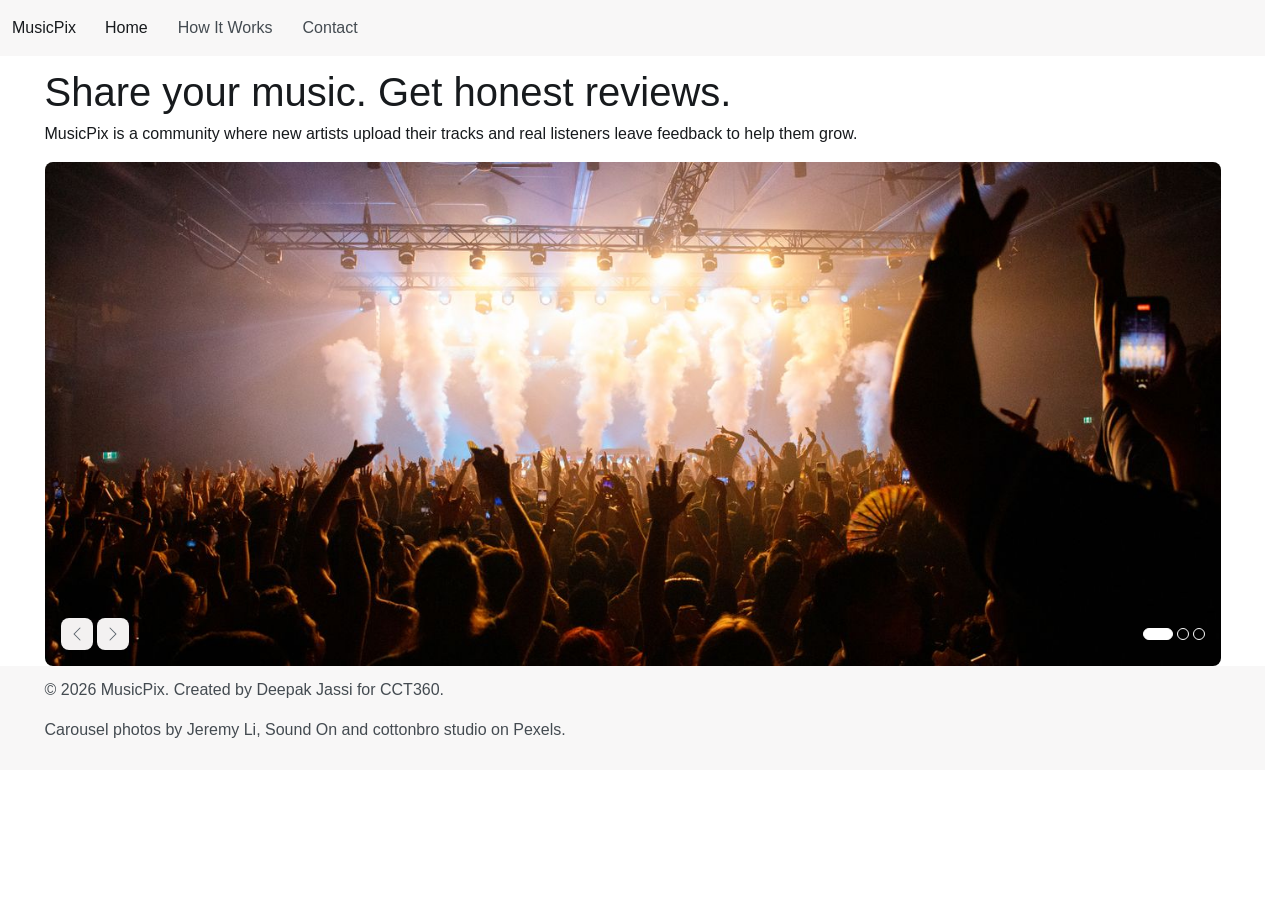
==== index.html @ 552dd92a "Version 1.0" ====
<!DOCTYPE html>
<html lang="en">
<head>
  <meta charset="UTF-8">
  <meta name="viewport" content="width=device-width, initial-scale=1.0">
  <title>MusicPix | Share Your Music and Get Real Reviews</title>
  <link rel="stylesheet" href="css/bootstrap.min.css">
  <link rel="stylesheet" href="css/style.css">
  <script type="module" src="js/bootstrap.bundle.min.js"></script>
</head>
<body>
  <nav class="navbar md:navbar-expand bg-1 fg-2">
    <div class="container-fluid">
      <a class="navbar-brand" href="index.html">MusicPix</a>
      <button class="btn-icon navbar-toggler" type="button" data-bs-toggle="drawer" data-bs-target="#navbarNavMenu" aria-controls="navbarNavMenu" aria-expanded="false" aria-label="Toggle navigation">
        <span class="navbar-toggler-icon" aria-hidden="true"></span>
      </button>
      <dialog class="drawer drawer-end" tabindex="-1" id="navbarNavMenu" aria-labelledby="navbarNavMenuLabel">
        <div class="drawer-header">
          <span class="drawer-title" id="navbarNavMenuLabel">Menu</span>
          <button type="button" class="btn-close" data-bs-dismiss="drawer" aria-label="Close"></button>
        </div>
        <div class="drawer-body">
          <ul class="navbar-nav">
            <li class="nav-item">
              <a class="nav-link active" aria-current="page" href="index.html">Home</a>
            </li>
            <li class="nav-item">
              <a class="nav-link" href="#">How It Works</a>
            </li>
            <li class="nav-item">
              <a class="nav-link" href="contact.html">Contact</a>
            </li>
          </ul>
        </div>
      </dialog>
    </div>
  </nav>

  <main>
    <div class="container mt-4">
      <h1>Share your music. Get honest reviews.</h1>
      <p>MusicPix is a community where new artists upload their tracks and real listeners leave feedback to help them grow.</p>
    </div>

    <div class="container mt-3">
      <div id="soundCarousel" class="carousel carousel-overlay slide">
        <div class="carousel-inner rounded-5">
          <div class="carousel-item active">
            <img src="images/lab6-banner1.jpg" class="d-block w-100" alt="Crowd cheering at a live concert under bright stage lights">
          </div>
          <div class="carousel-item">
            <img src="images/lab6-banner2.jpg" class="d-block w-100" alt="Smiling woman wearing white wireless headphones while listening to music">
          </div>
          <div class="carousel-item">
            <img src="images/lab6-banner3.jpg" class="d-block w-100" alt="Female singer recording vocals into a studio microphone">
          </div>
        </div>
        <div class="carousel-overlay-controls">
          <div>
            <button class="btn-icon btn-sm btn-subtle theme-secondary" type="button" data-bs-target="#soundCarousel" data-bs-slide="prev">
              <span class="carousel-icon-prev" aria-hidden="true"></span>
              <span class="visually-hidden">Previous</span>
            </button>
            <button class="btn-icon btn-sm btn-subtle theme-secondary" type="button" data-bs-target="#soundCarousel" data-bs-slide="next">
              <span class="carousel-icon-next" aria-hidden="true"></span>
              <span class="visually-hidden">Next</span>
            </button>
          </div>
          <div class="carousel-indicators">
            <button type="button" data-bs-target="#soundCarousel" data-bs-slide-to="0" class="active" aria-current="true" aria-label="Slide 1"></button>
            <button type="button" data-bs-target="#soundCarousel" data-bs-slide-to="1" aria-label="Slide 2"></button>
            <button type="button" data-bs-target="#soundCarousel" data-bs-slide-to="2" aria-label="Slide 3"></button>
          </div>
        </div>
      </div>
    </div>

  </main>

  <footer class="bg-1 fg-2 py-4">
    <div class="container">
      <p>&copy; 2026 MusicPix. Created by Deepak Jassi for CCT360.</p>
      <p>Carousel photos by Jeremy Li, Sound On and cottonbro studio on Pexels.</p>
    </div>
  </footer>
</body>
</html>
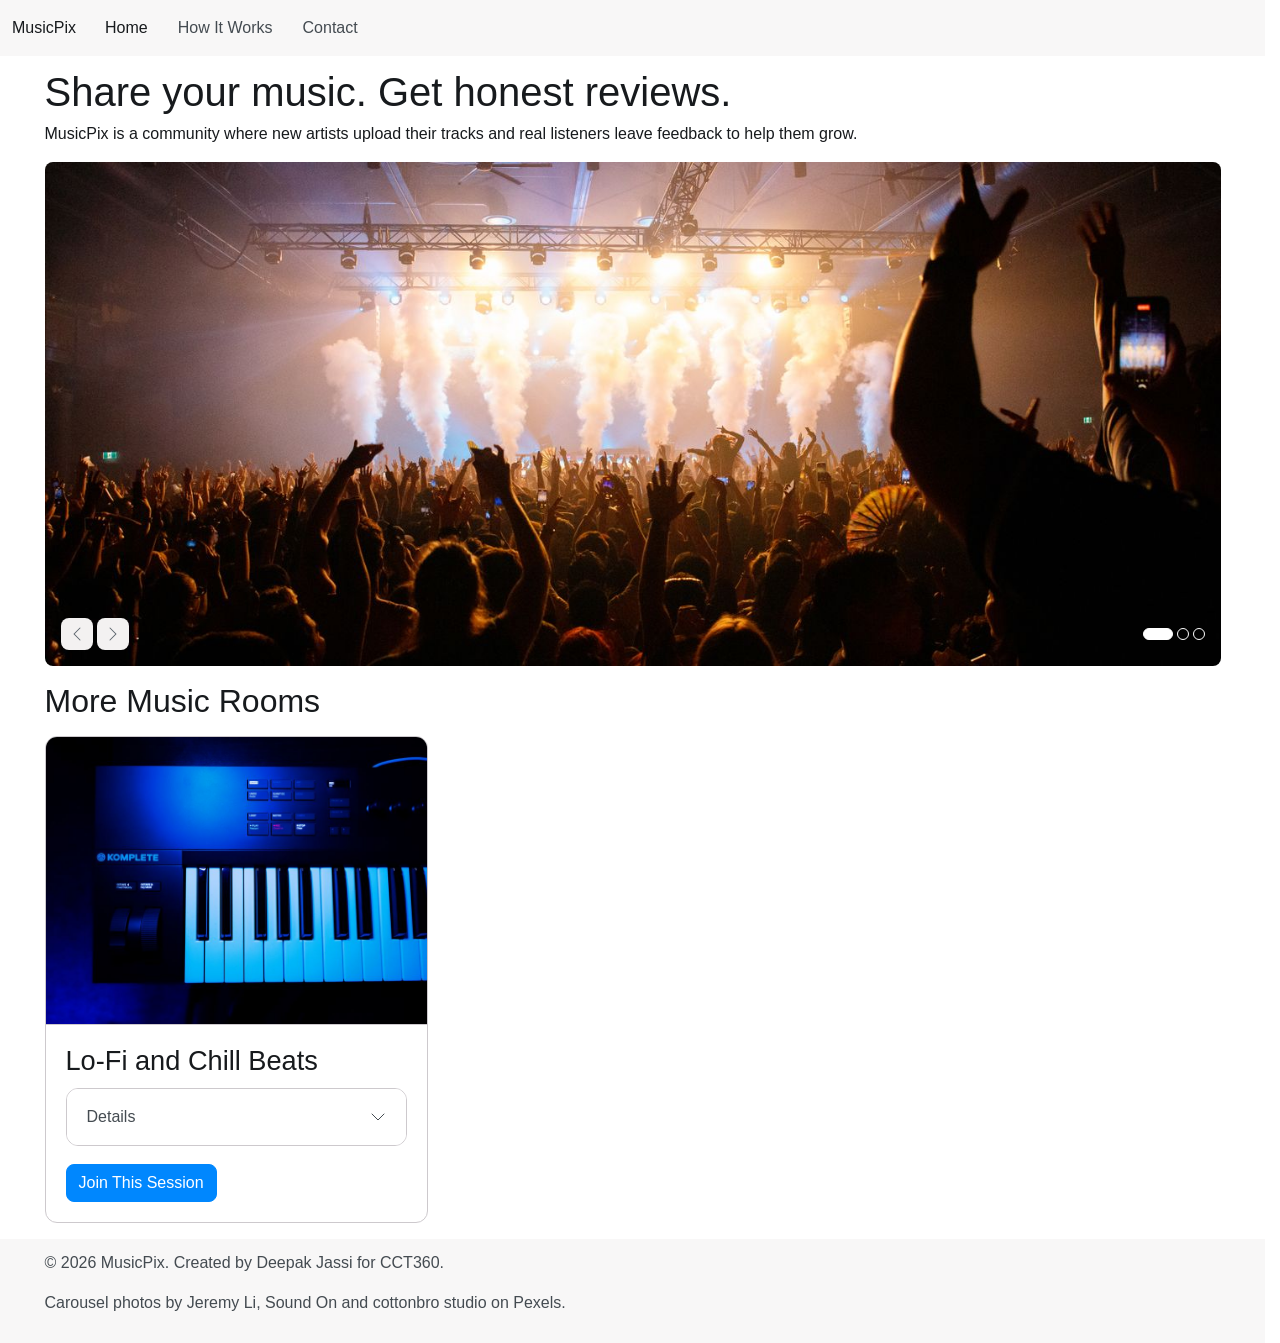
==== commit 7bf7eca4: "Version 2.0- Working On First Card" ====
--- a/index.html
+++ b/index.html
@@ -75,6 +75,43 @@
         </div>
       </div>
     </div>
+       <div class="container mt-5 mb-5">
+      <h2 class="my-5">More Music Rooms</h2>
+      <div class="row g-4">
+
+        <div class="col-12 md:col-6 lg:col-4">
+          <section class="card h-100" style="max-width: 100%">
+            <img src="images/lab6-card1.jpg" class="card-img-top w-100" alt="Synthesizer keyboard glowing under blue studio lights">
+            <div class="card-body d-flex flex-column">
+              <h3 class="card-title">Lo-Fi and Chill Beats</h3>
+              <div class="accordion">
+                <details class="accordion-item" name="lofiDetails">
+                  <summary class="accordion-header">
+                    Details
+                    <svg class="accordion-icon" xmlns="http://www.w3.org/2000/svg" viewBox="0 0 16 16" fill="none" stroke="currentColor" stroke-linecap="round" stroke-linejoin="round"><path d="m2 5 6 6 6-6"/></svg>
+                  </summary>
+                  <div class="accordion-body">
+                    Relaxed beats for studying and late nights. Upload a loop or a full track, and listeners will rate the mood, the mix and how well it flows. Photo by XT7 Core on Pexels.
+                  </div>
+                </details>
+              </div>
+              <button type="button" class="btn-solid theme-primary mt-3" data-bs-toggle="dialog" data-bs-target="#lofiDialog">Join This Session</button>
+              <dialog class="dialog" id="lofiDialog" aria-labelledby="lofiDialogTitle">
+                <div class="dialog-header">
+                  <h4 class="dialog-title" id="lofiDialogTitle">Lo-Fi and Chill Beats</h4>
+                  <button type="button" class="btn-close" data-bs-dismiss="dialog" aria-label="Close"></button>
+                </div>
+                <div class="dialog-body">
+                  <p>Join our next lo-fi listening session on Friday, November 27 at 8:00 PM. Listen to new tracks together and leave your reviews.</p>
+                </div>
+                <div class="dialog-footer">
+                  <button type="button" class="btn-solid theme-secondary" data-bs-dismiss="dialog">Close</button>
+                </div>
+              </dialog>
+            </div>
+          </section>
+        </div>
+
 
   </main>
 
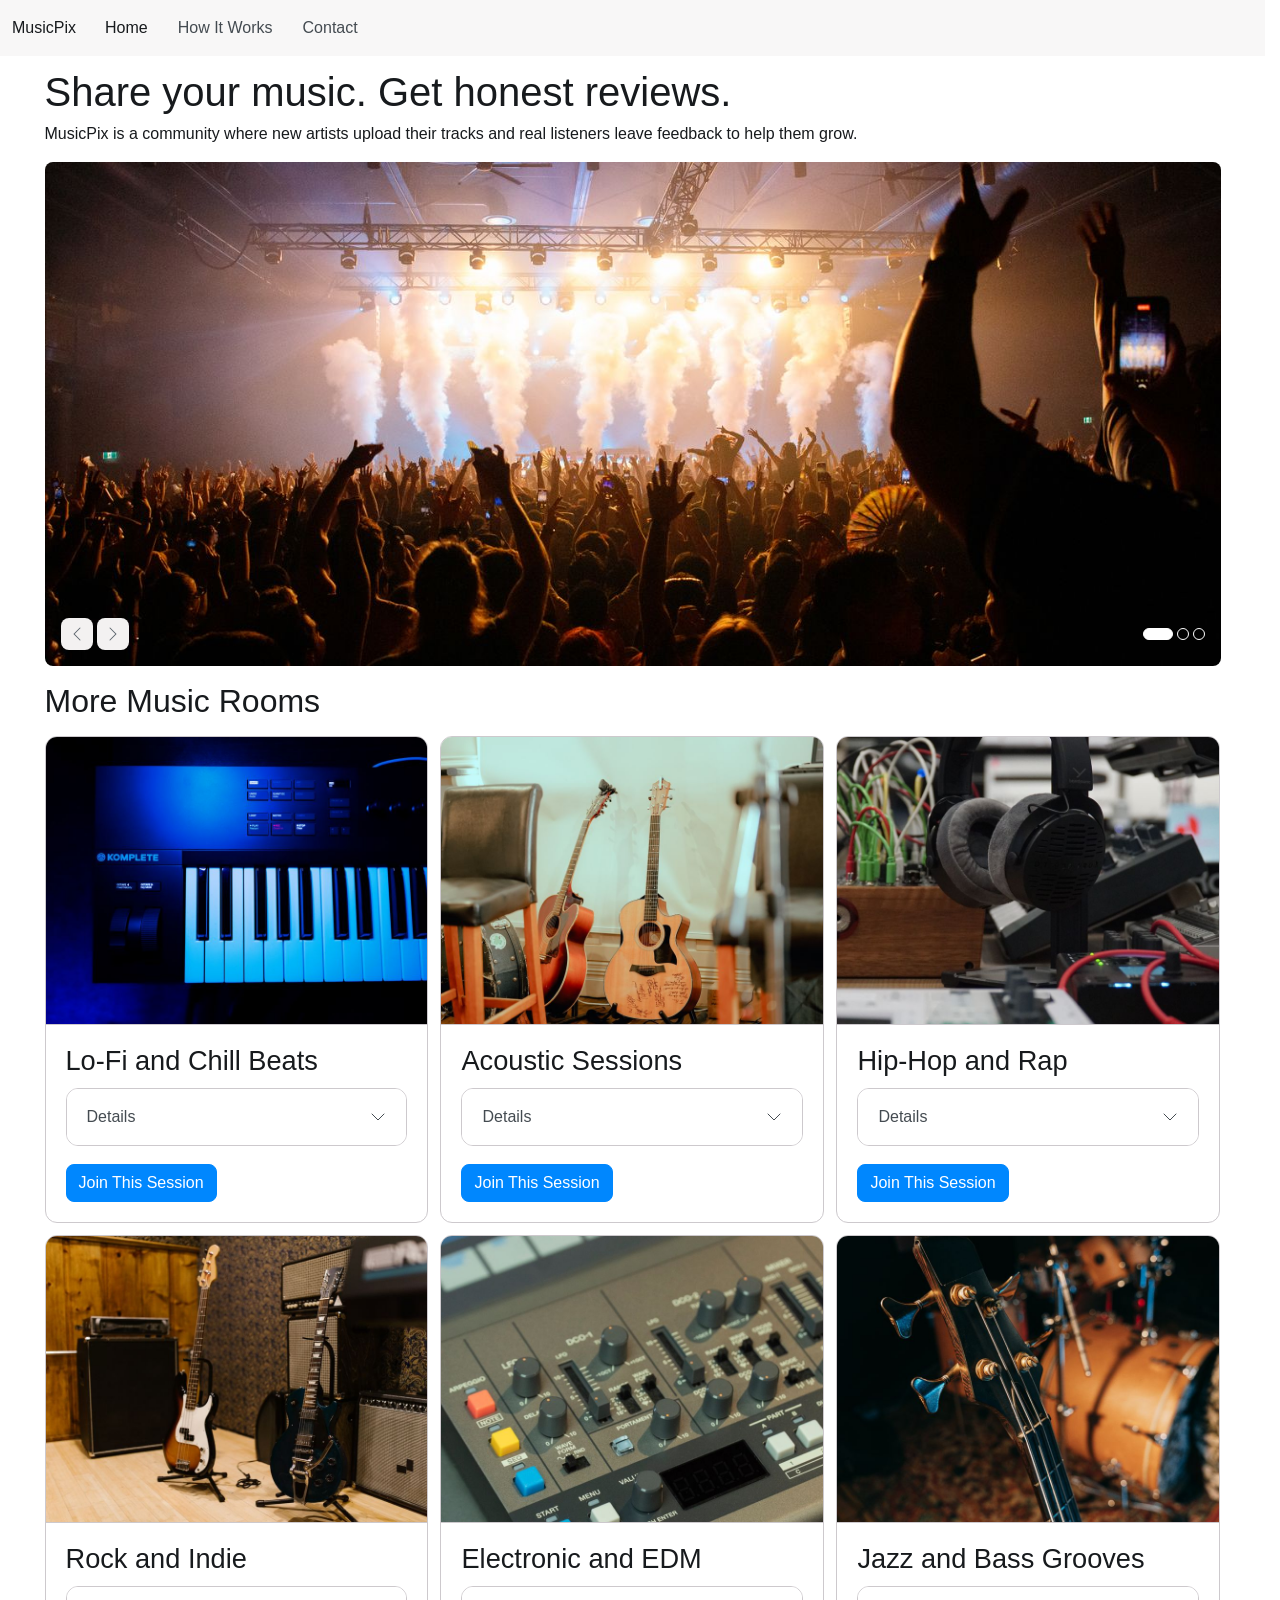
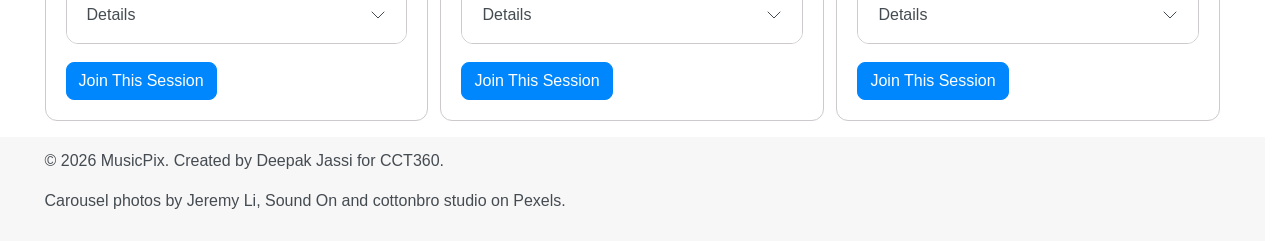
==== commit 2ca7acb5: "Version 3.0 Added More Cards" ====
--- a/index.html
+++ b/index.html
@@ -75,7 +75,7 @@
         </div>
       </div>
     </div>
-       <div class="container mt-5 mb-5">
+         <div class="container mt-5 mb-5">
       <h2 class="my-5">More Music Rooms</h2>
       <div class="row g-4">
 
@@ -106,12 +106,185 @@
                 </div>
                 <div class="dialog-footer">
                   <button type="button" class="btn-solid theme-secondary" data-bs-dismiss="dialog">Close</button>
-                </div>
-              </dialog>
-            </div>
-          </section>
-        </div>
-
+                  <button type="button" class="btn-solid theme-primary" data-bs-dismiss="dialog">Confirm Session</button>
+                </div>
+              </dialog>
+            </div>
+          </section>
+        </div>
+
+        <div class="col-12 md:col-6 lg:col-4">
+          <section class="card h-100" style="max-width: 100%">
+            <img src="images/lab6-card2.jpg" class="card-img-top w-100" alt="Two acoustic guitars resting against chairs in a room">
+            <div class="card-body d-flex flex-column">
+              <h3 class="card-title">Acoustic Sessions</h3>
+              <div class="accordion">
+                <details class="accordion-item" name="acousticDetails">
+                  <summary class="accordion-header">
+                    Details
+                    <svg class="accordion-icon" xmlns="http://www.w3.org/2000/svg" viewBox="0 0 16 16" fill="none" stroke="currentColor" stroke-linecap="round" stroke-linejoin="round"><path d="m2 5 6 6 6-6"/></svg>
+                  </summary>
+                  <div class="accordion-body">
+                    A space for singer-songwriters and simple guitar or piano recordings. Reviewers focus on vocals, lyrics and the feeling behind the song. Photo by Mushtaq Hussain on Pexels.
+                  </div>
+                </details>
+              </div>
+              <button type="button" class="btn-solid theme-primary mt-3" data-bs-toggle="dialog" data-bs-target="#acousticDialog">Join This Session</button>
+              <dialog class="dialog" id="acousticDialog" aria-labelledby="acousticDialogTitle">
+                <div class="dialog-header">
+                  <h4 class="dialog-title" id="acousticDialogTitle">Acoustic Sessions</h4>
+                  <button type="button" class="btn-close" data-bs-dismiss="dialog" aria-label="Close"></button>
+                </div>
+                <div class="dialog-body">
+                  <p>Join our next acoustic session on Saturday, November 28 at 2:00 PM. Share a demo and get feedback from other songwriters.</p>
+                </div>
+                <div class="dialog-footer">
+                  <button type="button" class="btn-solid theme-secondary" data-bs-dismiss="dialog">Close</button>
+                  <button type="button" class="btn-solid theme-primary" data-bs-dismiss="dialog">Confirm Session</button>
+                </div>
+              </dialog>
+            </div>
+          </section>
+        </div>
+
+        <div class="col-12 md:col-6 lg:col-4">
+          <section class="card h-100" style="max-width: 100%">
+            <img src="images/lab6-card3.jpg" class="card-img-top w-100" alt="Studio headphones resting on audio equipment">
+            <div class="card-body d-flex flex-column">
+              <h3 class="card-title">Hip-Hop and Rap</h3>
+              <div class="accordion">
+                <details class="accordion-item" name="hiphopDetails">
+                  <summary class="accordion-header">
+                    Details
+                    <svg class="accordion-icon" xmlns="http://www.w3.org/2000/svg" viewBox="0 0 16 16" fill="none" stroke="currentColor" stroke-linecap="round" stroke-linejoin="round"><path d="m2 5 6 6 6-6"/></svg>
+                  </summary>
+                  <div class="accordion-body">
+                    Drop your verses, beats and mixtapes. Listeners review flow, wordplay and production so you know what is working before your next release. Photo by TStudio on Pexels.
+                  </div>
+                </details>
+              </div>
+              <button type="button" class="btn-solid theme-primary mt-3" data-bs-toggle="dialog" data-bs-target="#hiphopDialog">Join This Session</button>
+              <dialog class="dialog" id="hiphopDialog" aria-labelledby="hiphopDialogTitle">
+                <div class="dialog-header">
+                  <h4 class="dialog-title" id="hiphopDialogTitle">Hip-Hop and Rap</h4>
+                  <button type="button" class="btn-close" data-bs-dismiss="dialog" aria-label="Close"></button>
+                </div>
+                <div class="dialog-body">
+                  <p>Join our next hip-hop session on Saturday, November 28 at 7:00 PM. Hear new verses and beats and review them live.</p>
+                </div>
+                <div class="dialog-footer">
+                  <button type="button" class="btn-solid theme-secondary" data-bs-dismiss="dialog">Close</button>
+                  <button type="button" class="btn-solid theme-primary" data-bs-dismiss="dialog">Confirm Session</button>
+                </div>
+              </dialog>
+            </div>
+          </section>
+        </div>
+
+        <div class="col-12 md:col-6 lg:col-4">
+          <section class="card h-100" style="max-width: 100%">
+            <img src="images/lab6-card4.jpg" class="card-img-top w-100" alt="Electric guitars and amplifiers set up in a small music studio">
+            <div class="card-body d-flex flex-column">
+              <h3 class="card-title">Rock and Indie</h3>
+              <div class="accordion">
+                <details class="accordion-item" name="rockDetails">
+                  <summary class="accordion-header">
+                    Details
+                    <svg class="accordion-icon" xmlns="http://www.w3.org/2000/svg" viewBox="0 0 16 16" fill="none" stroke="currentColor" stroke-linecap="round" stroke-linejoin="round"><path d="m2 5 6 6 6-6"/></svg>
+                  </summary>
+                  <div class="accordion-body">
+                    For bands and solo artists with guitars, drums and big choruses. Share a garage recording or a finished single and hear what listeners think. Photo by RDNE Stock project on Pexels.
+                  </div>
+                </details>
+              </div>
+              <button type="button" class="btn-solid theme-primary mt-3" data-bs-toggle="dialog" data-bs-target="#rockDialog">Join This Session</button>
+              <dialog class="dialog" id="rockDialog" aria-labelledby="rockDialogTitle">
+                <div class="dialog-header">
+                  <h4 class="dialog-title" id="rockDialogTitle">Rock and Indie</h4>
+                  <button type="button" class="btn-close" data-bs-dismiss="dialog" aria-label="Close"></button>
+                </div>
+                <div class="dialog-body">
+                  <p>Join our next rock and indie session on Sunday, November 29 at 4:00 PM. Listen to new singles and vote for your favourite.</p>
+                </div>
+                <div class="dialog-footer">
+                  <button type="button" class="btn-solid theme-secondary" data-bs-dismiss="dialog">Close</button>
+                  <button type="button" class="btn-solid theme-primary" data-bs-dismiss="dialog">Confirm Session</button>
+                </div>
+              </dialog>
+            </div>
+          </section>
+        </div>
+
+        <div class="col-12 md:col-6 lg:col-4">
+          <section class="card h-100" style="max-width: 100%">
+            <img src="images/lab6-card5.jpg" class="card-img-top w-100" alt="Close-up of a music production mixer with buttons and dials">
+            <div class="card-body d-flex flex-column">
+              <h3 class="card-title">Electronic and EDM</h3>
+              <div class="accordion">
+                <details class="accordion-item" name="edmDetails">
+                  <summary class="accordion-header">
+                    Details
+                    <svg class="accordion-icon" xmlns="http://www.w3.org/2000/svg" viewBox="0 0 16 16" fill="none" stroke="currentColor" stroke-linecap="round" stroke-linejoin="round"><path d="m2 5 6 6 6-6"/></svg>
+                  </summary>
+                  <div class="accordion-body">
+                    House, techno, dubstep and everything in between. Get feedback on your drops, sound design and how your track would play in a club. Photo by TStudio on Pexels.
+                  </div>
+                </details>
+              </div>
+              <button type="button" class="btn-solid theme-primary mt-3" data-bs-toggle="dialog" data-bs-target="#edmDialog">Join This Session</button>
+              <dialog class="dialog" id="edmDialog" aria-labelledby="edmDialogTitle">
+                <div class="dialog-header">
+                  <h4 class="dialog-title" id="edmDialogTitle">Electronic and EDM</h4>
+                  <button type="button" class="btn-close" data-bs-dismiss="dialog" aria-label="Close"></button>
+                </div>
+                <div class="dialog-body">
+                  <p>Join our next electronic session on Friday, December 4 at 9:00 PM. Listen to new mixes and leave comments on each track.</p>
+                </div>
+                <div class="dialog-footer">
+                  <button type="button" class="btn-solid theme-secondary" data-bs-dismiss="dialog">Close</button>
+                  <button type="button" class="btn-solid theme-primary" data-bs-dismiss="dialog">Confirm Session</button>
+                </div>
+              </dialog>
+            </div>
+          </section>
+        </div>
+
+        <div class="col-12 md:col-6 lg:col-4">
+          <section class="card h-100" style="max-width: 100%">
+            <img src="images/lab6-card6.jpg" class="card-img-top w-100" alt="Bass guitar headstock with a drum set in the background">
+            <div class="card-body d-flex flex-column">
+              <h3 class="card-title">Jazz and Bass Grooves</h3>
+              <div class="accordion">
+                <details class="accordion-item" name="jazzDetails">
+                  <summary class="accordion-header">
+                    Details
+                    <svg class="accordion-icon" xmlns="http://www.w3.org/2000/svg" viewBox="0 0 16 16" fill="none" stroke="currentColor" stroke-linecap="round" stroke-linejoin="round"><path d="m2 5 6 6 6-6"/></svg>
+                  </summary>
+                  <div class="accordion-body">
+                    Smooth grooves, live jams and bass-heavy tracks. Musicians here love giving detailed notes on timing, tone and improvisation. Photo by Ivan S on Pexels.
+                  </div>
+                </details>
+              </div>
+              <button type="button" class="btn-solid theme-primary mt-3" data-bs-toggle="dialog" data-bs-target="#jazzDialog">Join This Session</button>
+              <dialog class="dialog" id="jazzDialog" aria-labelledby="jazzDialogTitle">
+                <div class="dialog-header">
+                  <h4 class="dialog-title" id="jazzDialogTitle">Jazz and Bass Grooves</h4>
+                  <button type="button" class="btn-close" data-bs-dismiss="dialog" aria-label="Close"></button>
+                </div>
+                <div class="dialog-body">
+                  <p>Join our next jazz session on Sunday, December 6 at 3:00 PM. Listen to live jams and review each solo.</p>
+                </div>
+                <div class="dialog-footer">
+                  <button type="button" class="btn-solid theme-secondary" data-bs-dismiss="dialog">Close</button>
+                  <button type="button" class="btn-solid theme-primary" data-bs-dismiss="dialog">Confirm Session</button>
+                </div>
+              </dialog>
+            </div>
+          </section>
+        </div>
+
+      </div>
+    </div>
 
   </main>
 
